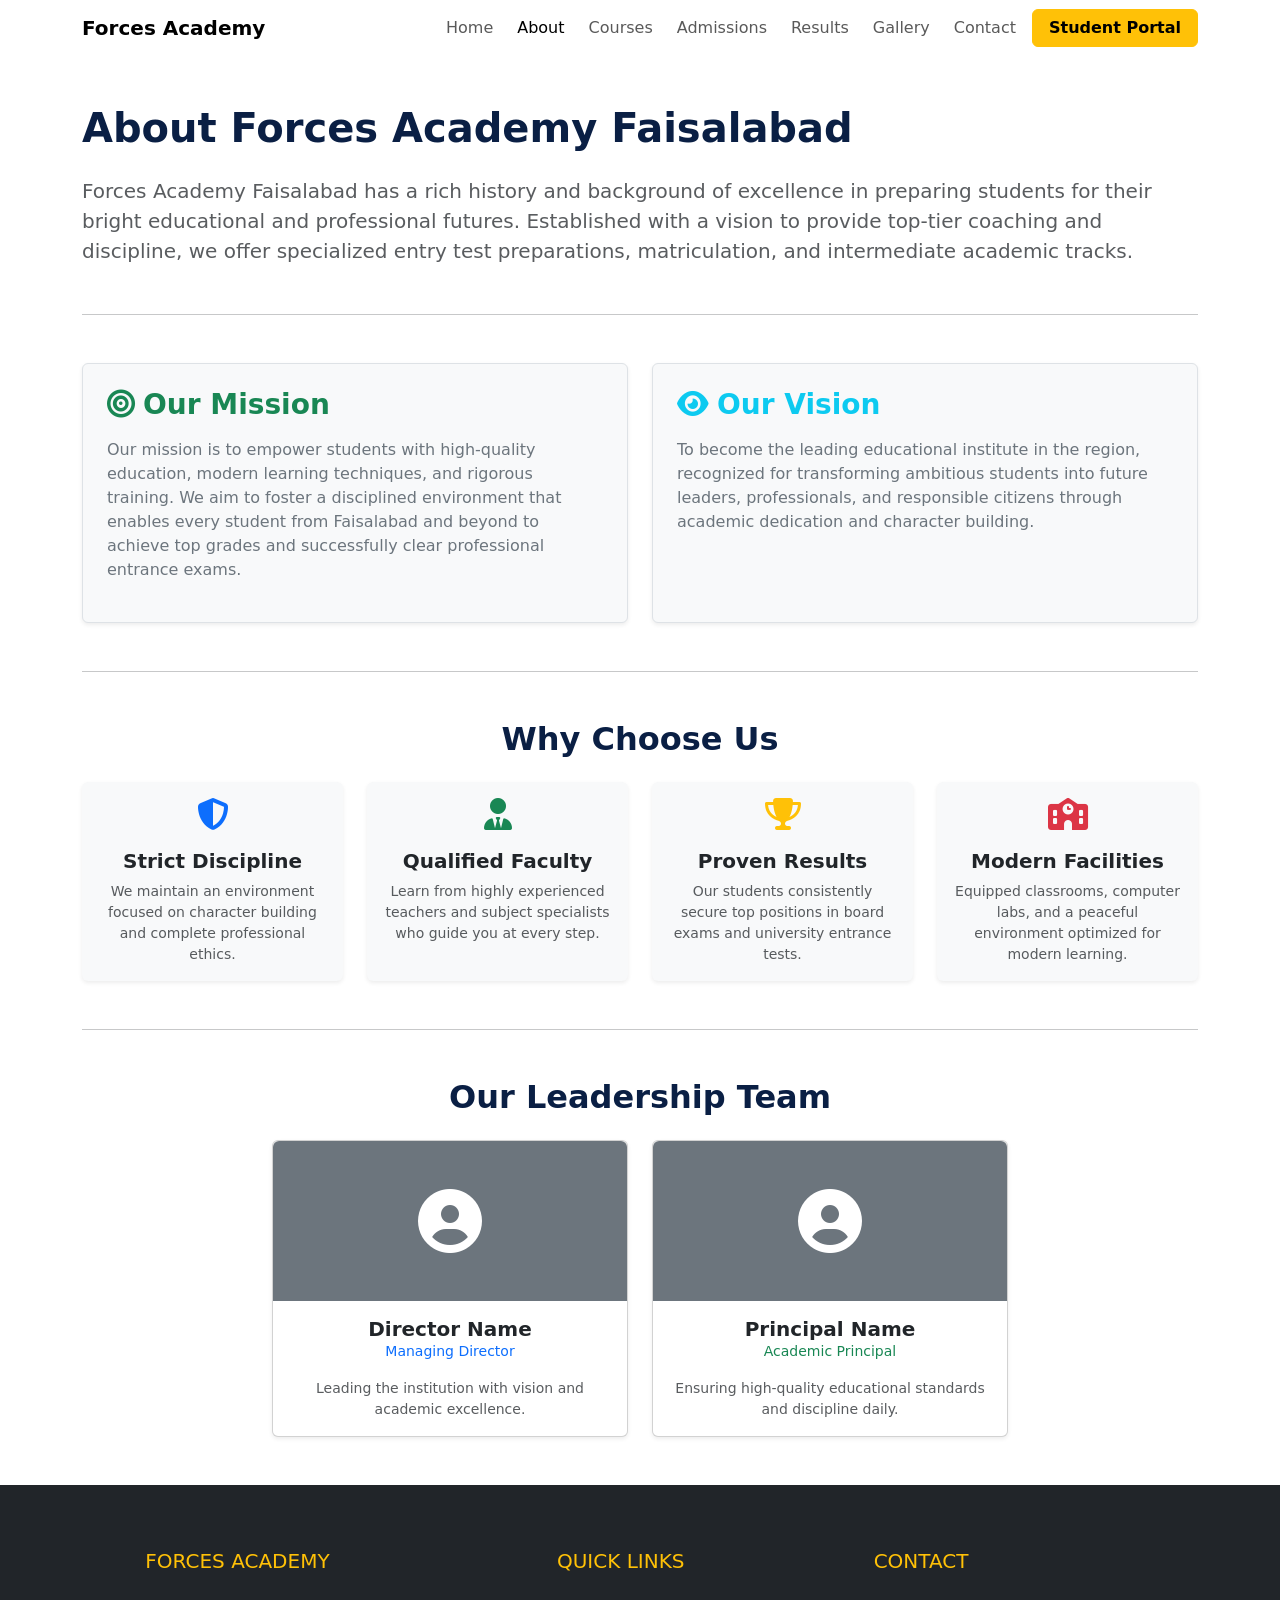
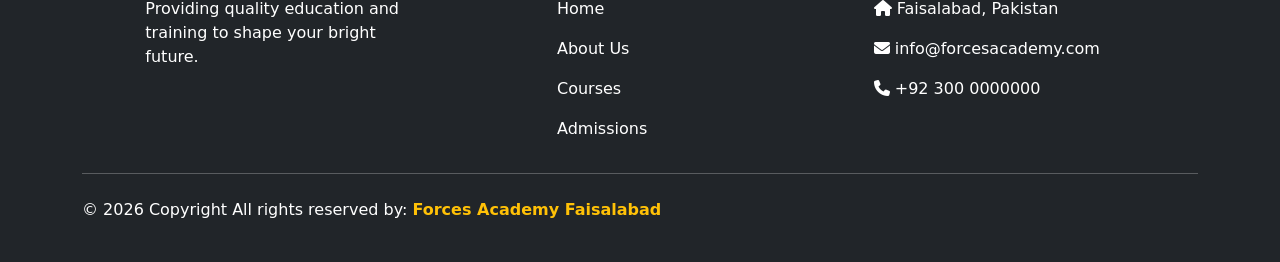
==== about.html @ 891b182b "Week 3 Frontend Task Completed" ====
<!DOCTYPE html>
<html lang="en">
<head>
    <meta charset="UTF-8">
    <meta name="viewport" content="width=device-width, initial-scale=1.0">
    <title>About Us - Forces Academy Faisalabad</title>

    <link href="https://cdn.jsdelivr.net/npm/bootstrap@5.3.0/dist/css/bootstrap.min.css" rel="stylesheet">
    
    <link rel="stylesheet" href="https://cdnjs.cloudflare.com/ajax/libs/font-awesome/6.4.0/css/all.min.css">
    
    <link rel="stylesheet" href="css/style.css">
</head>
<body>

    <nav class="navbar navbar-expand-lg sticky-top" id="mainNav">
        <div class="container">
            <a class="navbar-brand fw-bold" href="index.html">Forces Academy</a>
            <button class="navbar-toggler" type="button" data-bs-toggle="collapse" data-bs-target="#navMenu">
                <span class="navbar-toggler-icon"></span>
            </button>
            <div class="collapse navbar-collapse" id="navMenu">
                <ul class="navbar-nav ms-auto align-items-center gap-lg-2">
                    <li class="nav-item"><a class="nav-link" href="index.html">Home</a></li>
                    <li class="nav-item"><a class="nav-link active" href="about.html">About</a></li>
                    <li class="nav-item"><a class="nav-link" href="courses.html">Courses</a></li>
                    <li class="nav-item"><a class="nav-link" href="admissions.html">Admissions</a></li>
                    <li class="nav-item"><a class="nav-link" href="results.html">Results</a></li>
                    <li class="nav-item"><a class="nav-link" href="gallery.html">Gallery</a></li>
                    <li class="nav-item"><a class="nav-link" href="contact.html">Contact</a></li>
                    <li class="nav-item"><a class="btn btn-warning fw-semibold px-3" href="#">Student Portal</a></li>
                </ul>
            </div>
        </div>
    </nav>

    <main class="container my-5">

        <section class="mb-5 text-center text-md-start">
            <h1 class="fw-bold mb-4" style="color: #0a1f44;">About Forces Academy Faisalabad</h1>
            <p class="lead text-muted">
                Forces Academy Faisalabad has a rich history and background of excellence in preparing students for their bright educational and professional futures. Established with a vision to provide top-tier coaching and discipline, we offer specialized entry test preparations, matriculation, and intermediate academic tracks.
            </p>
        </section>

        <hr class="my-5">

        <section class="mb-5">
            <div class="row g-4">
                <div class="col-md-6">
                    <div class="p-4 border rounded shadow-sm bg-light h-100">
                        <h3 class="fw-bold text-success mb-3"><i class="fas fa-bullseye me-2"></i>Our Mission</h3>
                        <p class="text-secondary">
                            Our mission is to empower students with high-quality education, modern learning techniques, and rigorous training. We aim to foster a disciplined environment that enables every student from Faisalabad and beyond to achieve top grades and successfully clear professional entrance exams.
                        </p>
                    </div>
                </div>
                
                <div class="col-md-6">
                    <div class="p-4 border rounded shadow-sm bg-light h-100">
                        <h3 class="fw-bold text-info mb-3"><i class="fas fa-eye me-2"></i>Our Vision</h3>
                        <p class="text-secondary">
                            To become the leading educational institute in the region, recognized for transforming ambitious students into future leaders, professionals, and responsible citizens through academic dedication and character building.
                        </p>
                    </div>
                </div>
            </div>
        </section>

        <hr class="my-5">

        <section class="mb-5">
            <h2 class="fw-bold text-center mb-4" style="color: #0a1f44;">Why Choose Us</h2>
            <div class="row row-cols-1 row-cols-md-2 row-cols-lg-4 g-4">
                <div class="col">
                    <div class="card h-100 shadow-sm text-center border-0 bg-light">
                        <div class="card-body">
                            <div class="text-primary mb-3"><i class="fas fa-shield-halved fa-2x"></i></div>
                            <h5 class="card-title fw-bold">Strict Discipline</h5>
                            <p class="card-text text-muted small">We maintain an environment focused on character building and complete professional ethics.</p>
                        </div>
                    </div>
                </div>
                <div class="col">
                    <div class="card h-100 shadow-sm text-center border-0 bg-light">
                        <div class="card-body">
                            <div class="text-success mb-3"><i class="fas fa-user-tie fa-2x"></i></div>
                            <h5 class="card-title fw-bold">Qualified Faculty</h5>
                            <p class="card-text text-muted small">Learn from highly experienced teachers and subject specialists who guide you at every step.</p>
                        </div>
                    </div>
                </div>
                <div class="col">
                    <div class="card h-100 shadow-sm text-center border-0 bg-light">
                        <div class="card-body">
                            <div class="text-warning mb-3"><i class="fas fa-trophy fa-2x"></i></div>
                            <h5 class="card-title fw-bold">Proven Results</h5>
                            <p class="card-text text-muted small">Our students consistently secure top positions in board exams and university entrance tests.</p>
                        </div>
                    </div>
                </div>
                <div class="col">
                    <div class="card h-100 shadow-sm text-center border-0 bg-light">
                        <div class="card-body">
                            <div class="text-danger mb-3"><i class="fas fa-school fa-2x"></i></div>
                            <h5 class="card-title fw-bold">Modern Facilities</h5>
                            <p class="card-text text-muted small">Equipped classrooms, computer labs, and a peaceful environment optimized for modern learning.</p>
                        </div>
                    </div>
                </div>
            </div>
        </section>

        <hr class="my-5">

        <section class="mb-5">
            <h2 class="fw-bold text-center mb-4" style="color: #0a1f44;">Our Leadership Team</h2>
            <div class="row row-cols-1 row-cols-md-3 g-4 justify-content-center">
                <div class="col">
                    <div class="card h-100 text-center shadow-sm">
                        <div class="bg-secondary text-white py-5 rounded-top">
                            <i class="fas fa-user-circle fa-4x"></i>
                        </div>
                        <div class="card-body">
                            <h5 class="card-title fw-bold m-0">Director Name</h5>
                            <p class="text-primary small">Managing Director</p>
                            <p class="card-text text-muted small">Leading the institution with vision and academic excellence.</p>
                        </div>
                    </div>
                </div>
                <div class="col">
                    <div class="card h-100 text-center shadow-sm">
                        <div class="bg-secondary text-white py-5 rounded-top">
                            <i class="fas fa-user-circle fa-4x"></i>
                        </div>
                        <div class="card-body">
                            <h5 class="card-title fw-bold m-0">Principal Name</h5>
                            <p class="text-success small">Academic Principal</p>
                            <p class="card-text text-muted small">Ensuring high-quality educational standards and discipline daily.</p>
                        </div>
                    </div>
                </div>
            </div>
        </section>

    </main>

    <footer class="bg-dark text-white pt-5 pb-4">
        <div class="container text-center text-md-start">
            <div class="row">
                <div class="col-md-3 col-lg-3 col-xl-3 mx-auto mt-3">
                    <h5 class="text-uppercase mb-4 font-weight-bold text-warning">Forces Academy</h5>
                    <p>Providing quality education and training to shape your bright future.</p>
                </div>

                <div class="col-md-2 col-lg-2 col-xl-2 mx-auto mt-3">
                    <h5 class="text-uppercase mb-4 font-weight-bold text-warning">Quick Links</h5>
                    <p><a href="index.html" class="text-white" style="text-decoration: none;">Home</a></p>
                    <p><a href="about.html" class="text-white" style="text-decoration: none;">About Us</a></p>
                    <p><a href="courses.html" class="text-white" style="text-decoration: none;">Courses</a></p>
                    <p><a href="admissions.html" class="text-white" style="text-decoration: none;">Admissions</a></p>
                </div>

                <div class="col-md-4 col-lg-3 col-xl-3 mx-auto mt-3">
                    <h5 class="text-uppercase mb-4 font-weight-bold text-warning">Contact</h5>
                    <p><i class="fas fa-home mr-3"></i> Faisalabad, Pakistan</p>
                    <p><i class="fas fa-envelope mr-3"></i> info@forcesacademy.com</p>
                    <p><i class="fas fa-phone mr-3"></i> +92 300 0000000</p>
                </div>
            </div>

            <hr class="mb-4">

            <div class="row align-items-center">
                <div class="col-md-7 col-lg-8">
                    <p>© 2026 Copyright All rights reserved by: 
                        <a href="#" style="text-decoration: none;"><strong class="text-warning">Forces Academy Faisalabad</strong></a>
                    </p>
                </div>
            </div>
        </div>
    </footer>

    <script src="https://cdn.jsdelivr.net/npm/bootstrap@5.3.0/dist/js/bootstrap.bundle.min.js"></script>
    <script src="js/main.js"></script>
</body>
</html>
---- css/style.css ----
/* ==========================================================================
   1. HERO & LANDING LAYOUT (Purana Base Code)
   ========================================================================== */
#hero {
    /* Agar images folder mein hero-bg.jpg nahn hai to ye gradient chalega */
    background-image: linear-gradient(135deg, #0a1f44 0%, #1a3a5b 100%);
    background-size: cover;
    background-position: center;
    min-height: 90vh;
}

.hero-overlay {
    background: rgba(0, 20, 40, 0.65);
    min-height: 90vh;
    display: flex;
    align-items: center;
}


/* ==========================================================================
   2. WEEK 3 PREMIUM GALLERY & CARDS EFFECTS
   ========================================================================== */

/* Cards rounded corners style */
.gallery-card {
    border-radius: 12px !important;
    border: 1px solid #eef2f5 !important;
    box-shadow: 0 4px 6px rgba(0, 0, 0, 0.05);
    transition: box-shadow 0.3s ease;
}

.gallery-card:hover {
    box-shadow: 0 10px 20px rgba(0, 0, 0, 0.12);
}

/* Image Dimension Fix (Symmetry alignment) */
.gallery-img {
    height: 220px;
    object-fit: cover; /* Is se sari images perfect auto-crop hokar clean alignment me ayengi */
    width: 100%;
}

/* Smooth zoom-in scale effect */
.img-hover {
    transition: transform 0.4s ease-in-out;
}

.img-hover:hover {
    transform: scale(1.08);
}
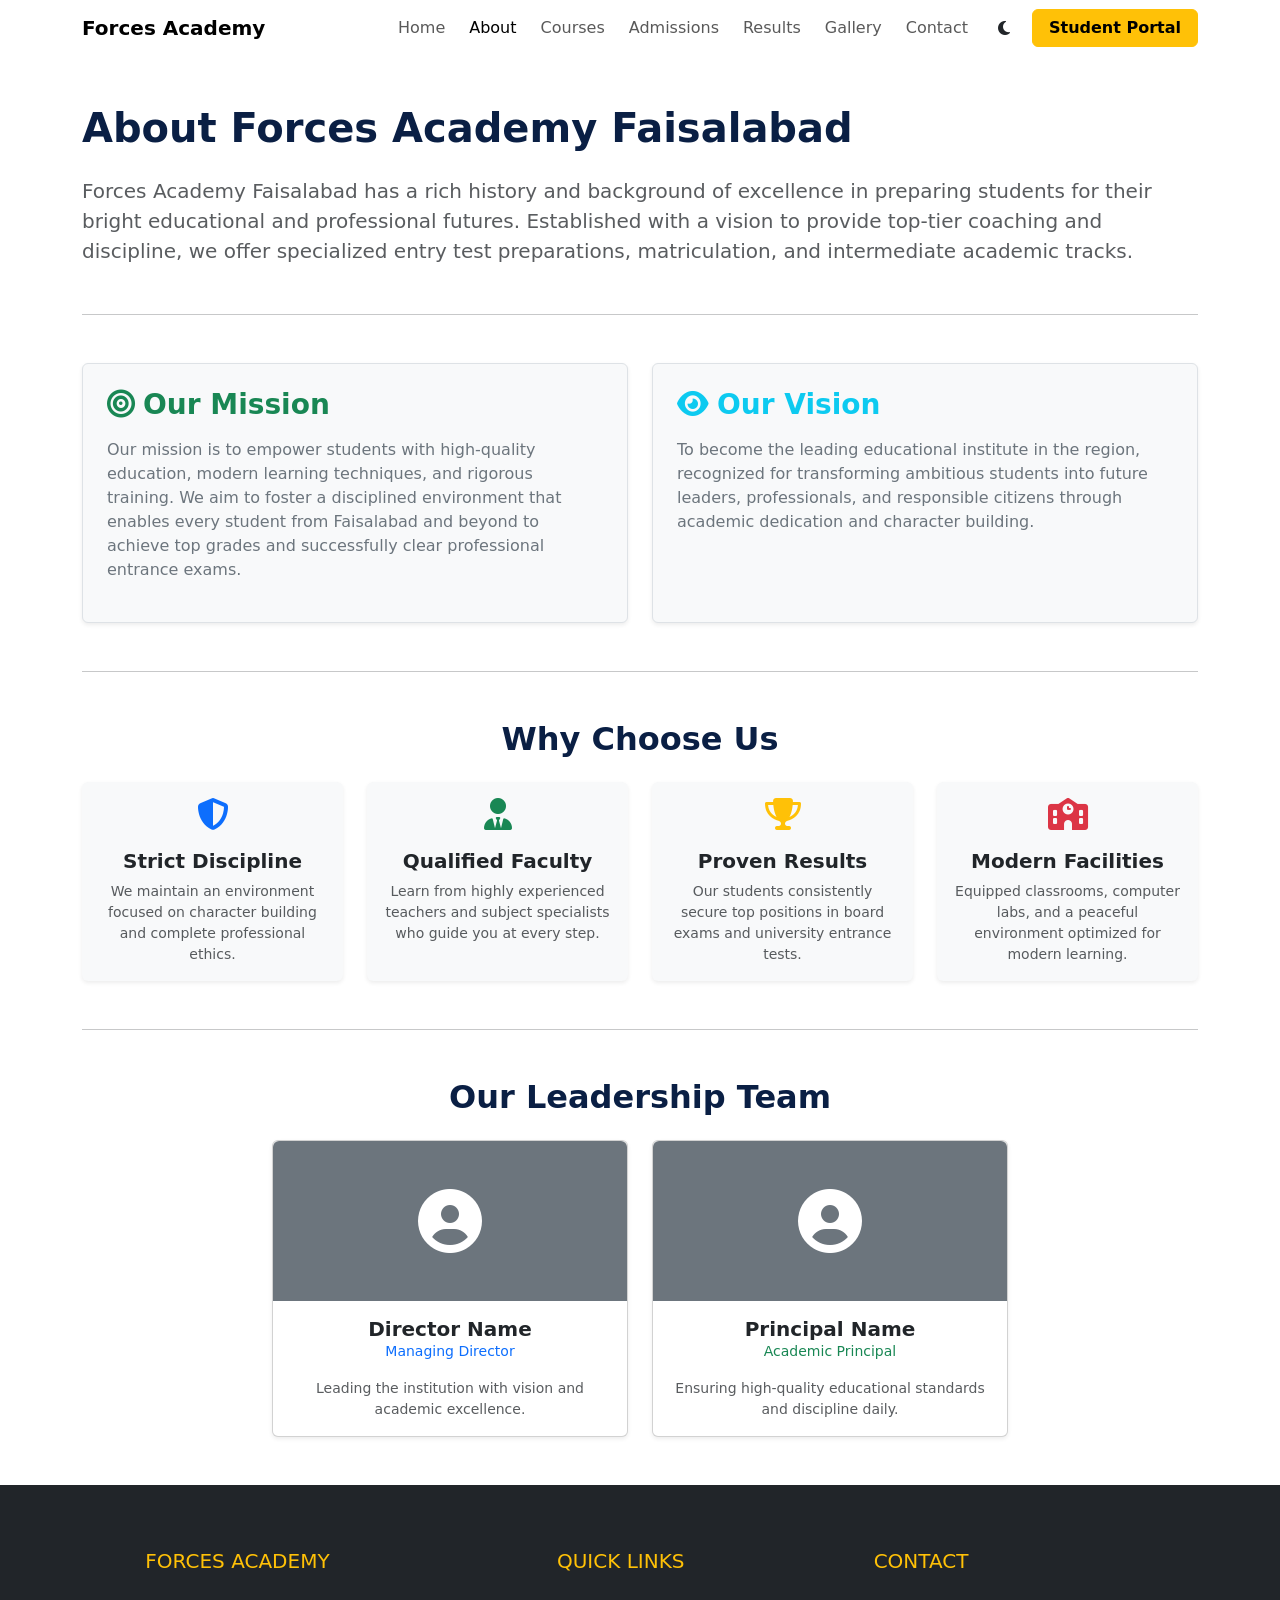
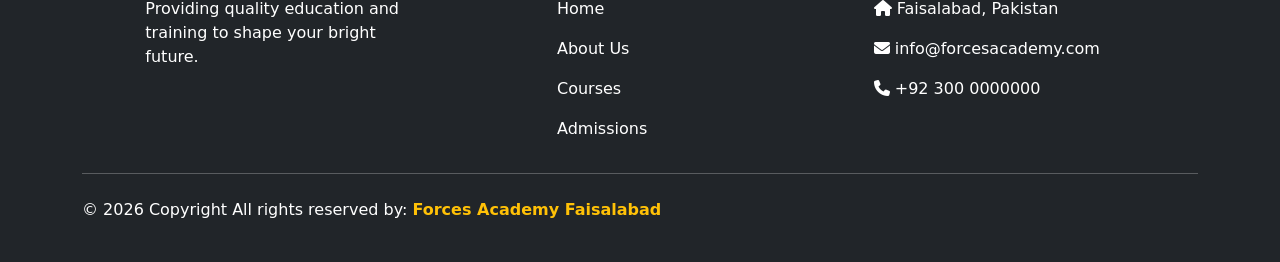
==== commit c2f9b204: "Final update for Week 8 README" ====
--- a/about.html
+++ b/about.html
@@ -28,7 +28,12 @@
                     <li class="nav-item"><a class="nav-link" href="results.html">Results</a></li>
                     <li class="nav-item"><a class="nav-link" href="gallery.html">Gallery</a></li>
                     <li class="nav-item"><a class="nav-link" href="contact.html">Contact</a></li>
-                    <li class="nav-item"><a class="btn btn-warning fw-semibold px-3" href="#">Student Portal</a></li>
+                    <li class="nav-item">
+    <button id="theme-toggle" class="btn btn-outline-warning text-dark border-0 rounded-circle" type="button" title="Toggle Dark/Light Mode">
+        <i id="theme-icon" class="fas fa-moon"></i>
+    </button>
+</li>
+                    <li class="nav-item"><a class="btn btn-warning fw-semibold px-3" href="https://forces-academy-lms.infinityfreeapp.com/">Student Portal</a></li>
                 </ul>
             </div>
         </div>
--- a/css/style.css
+++ b/css/style.css
@@ -47,4 +47,63 @@
 
 .img-hover:hover {
     transform: scale(1.08);
+}/* ================= WEEK 6: DARK MODE STYLES ================= */
+body.dark-theme {
+    background-color: #121212 !important;
+    color: #e0e0e0 !important;
+}
+
+/* Dark mode nav and sections */
+body.dark-theme .navbar {
+    background-color: #1a1a1a !important;
+}
+
+body.dark-theme .nav-link {
+    color: #ffffff !important;
+}
+
+body.dark-theme .bg-light {
+    background-color: #1e1e1e !important;
+}
+
+body.dark-theme .bg-white {
+    background-color: #242424 !important;
+    color: #ffffff !important;
+}
+
+body.dark-theme .text-muted,
+body.dark-theme .text-secondary {
+    color: #b0b0b0 !important;
+}
+
+body.dark-theme h2, 
+body.dark-theme h5 {
+    color: #ffffff !important;
+}
+
+/* Dark Mode Toggle Button */
+#theme-toggle {
+    width: 40px;
+    height: 40px;
+    display: flex;
+    align-items: center;
+    justify-content: center;
+    cursor: pointer;
+    transition: all 0.3s ease;
+}
+
+/* ================= WEEK 6: ANIMATIONS ================= */
+.animate-fade-in {
+    animation: fadeIn 1.2s ease-in-out forwards;
+}
+
+@keyframes fadeIn {
+    from {
+        opacity: 0;
+        transform: translateY(-20px);
+    }
+    to {
+        opacity: 1;
+        transform: translateY(0);
+    }
 }
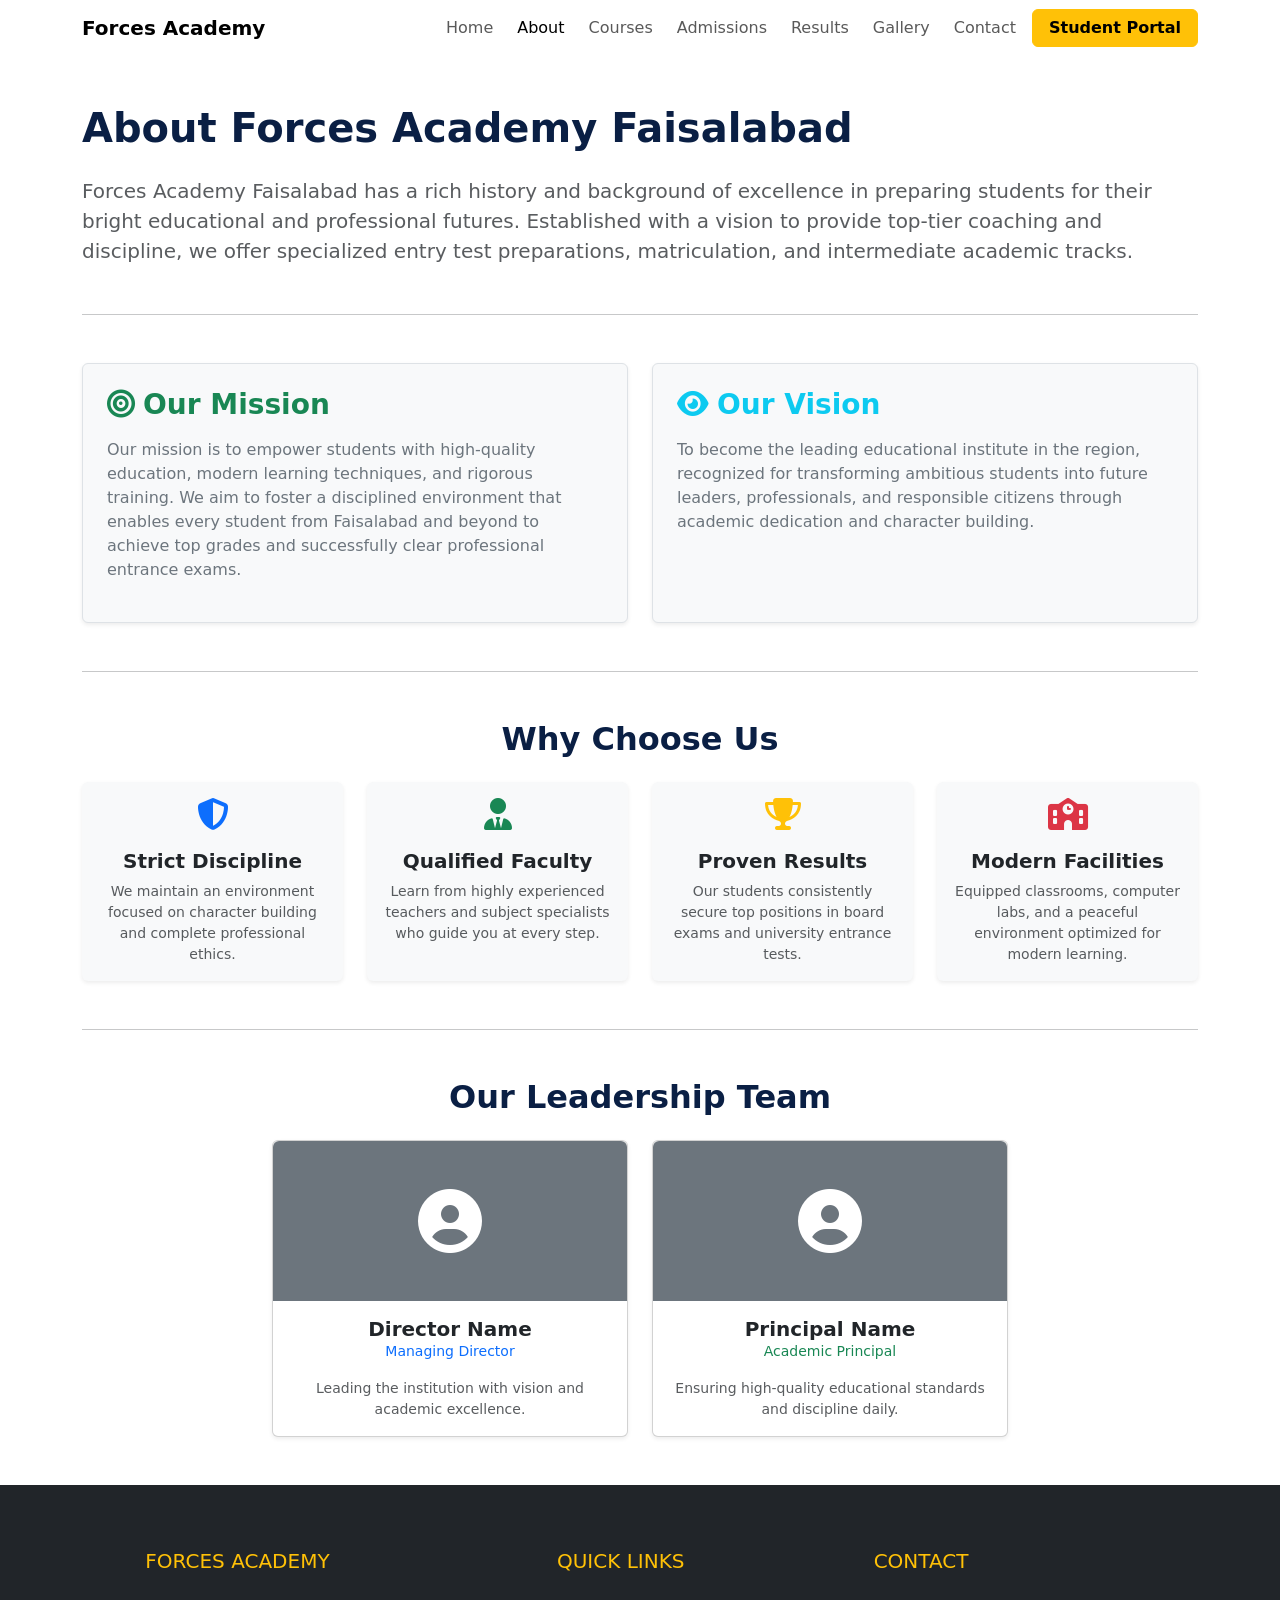
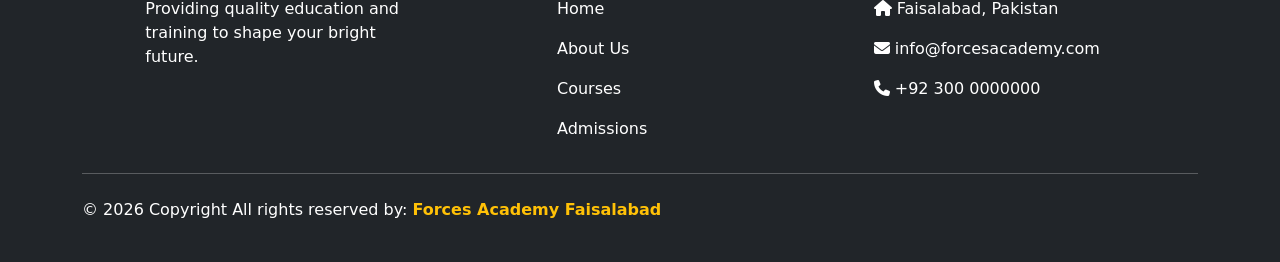
==== commit 31e3f001: "Restore about.html" ====
--- a/about.html
+++ b/about.html
@@ -28,12 +28,7 @@
                     <li class="nav-item"><a class="nav-link" href="results.html">Results</a></li>
                     <li class="nav-item"><a class="nav-link" href="gallery.html">Gallery</a></li>
                     <li class="nav-item"><a class="nav-link" href="contact.html">Contact</a></li>
-                    <li class="nav-item">
-    <button id="theme-toggle" class="btn btn-outline-warning text-dark border-0 rounded-circle" type="button" title="Toggle Dark/Light Mode">
-        <i id="theme-icon" class="fas fa-moon"></i>
-    </button>
-</li>
-                    <li class="nav-item"><a class="btn btn-warning fw-semibold px-3" href="https://forces-academy-lms.infinityfreeapp.com/">Student Portal</a></li>
+                    <li class="nav-item"><a class="btn btn-warning fw-semibold px-3" href="#">Student Portal</a></li>
                 </ul>
             </div>
         </div>
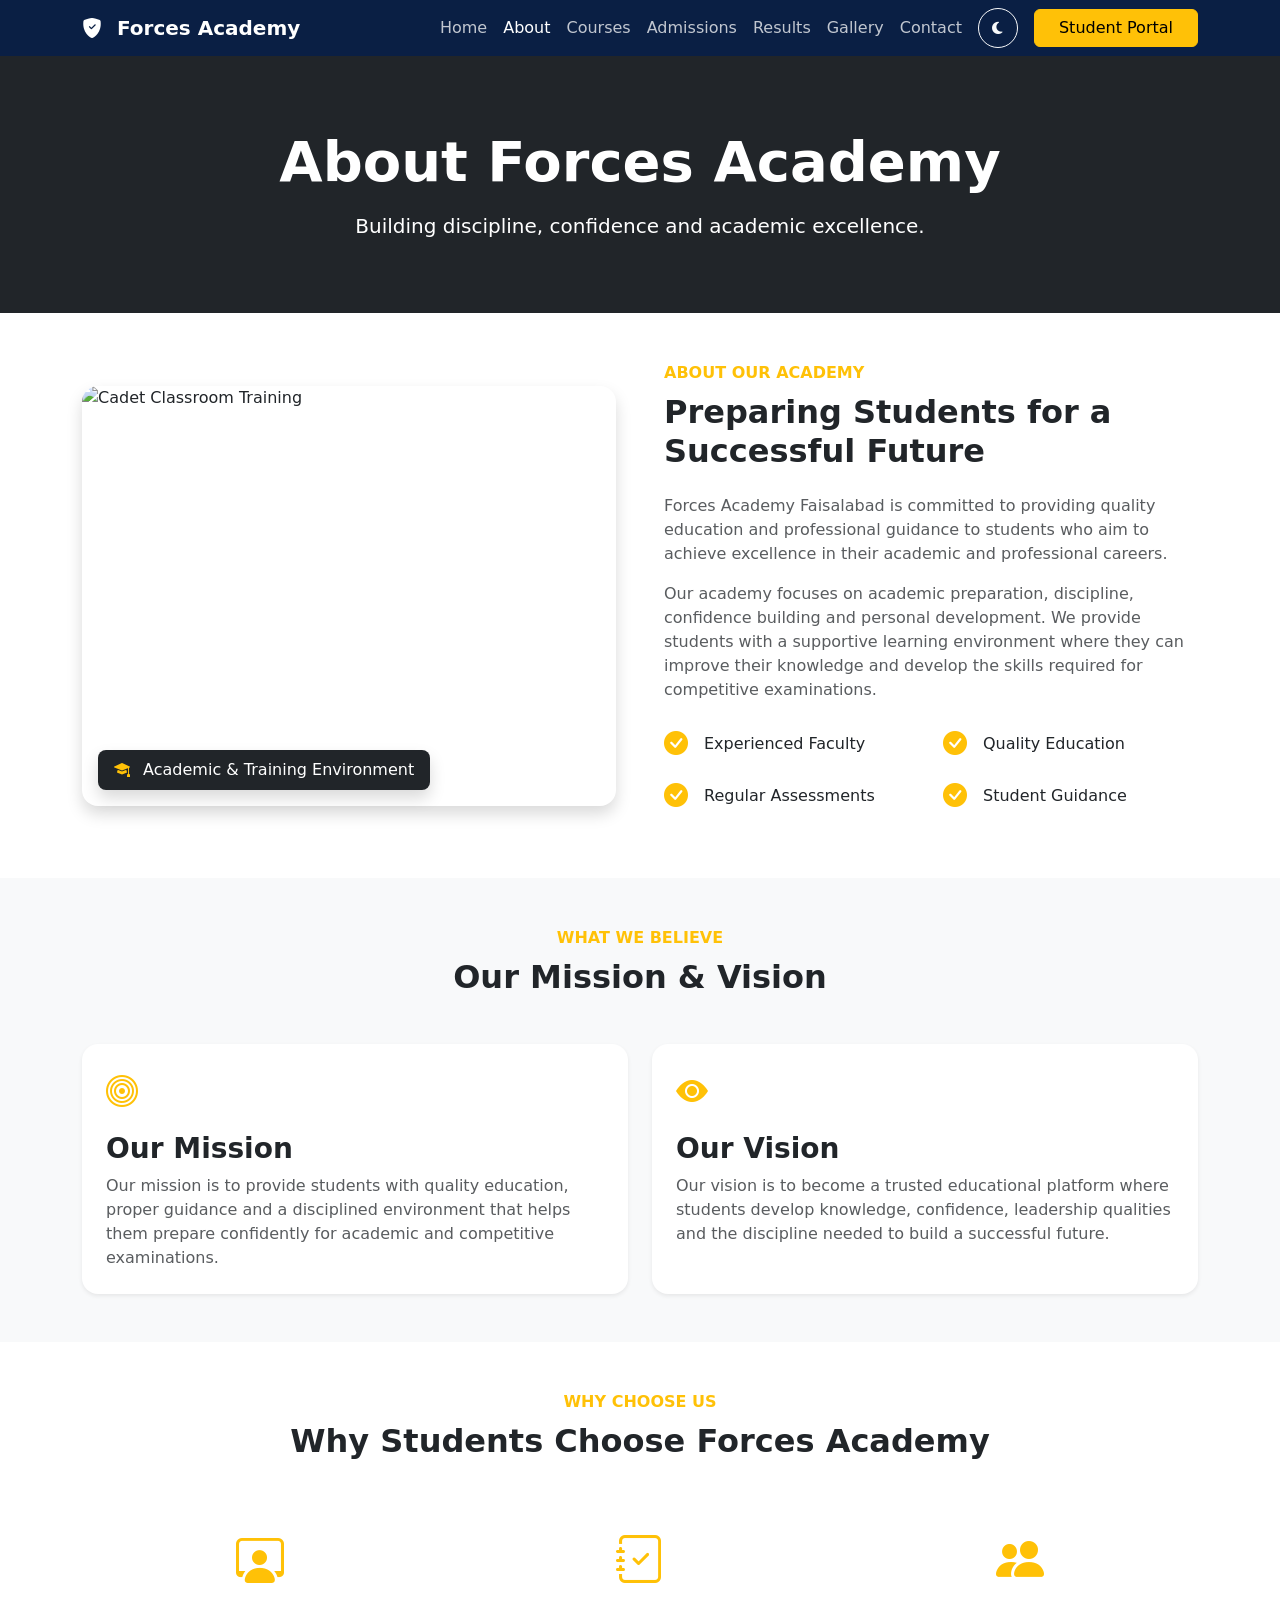
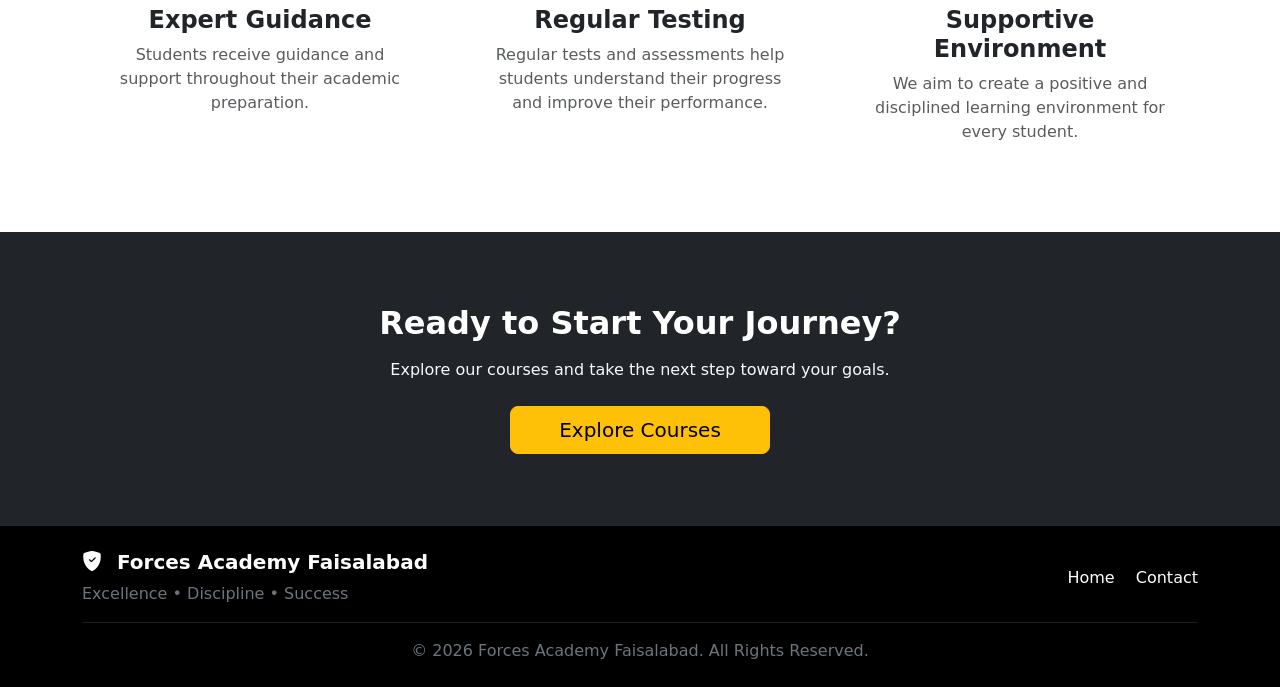
==== commit 4954b444: "Updated website" ====
--- a/about.html
+++ b/about.html
@@ -1,187 +1,812 @@
 <!DOCTYPE html>
 <html lang="en">
+
 <head>
+
     <meta charset="UTF-8">
     <meta name="viewport" content="width=device-width, initial-scale=1.0">
-    <title>About Us - Forces Academy Faisalabad</title>
-
-    <link href="https://cdn.jsdelivr.net/npm/bootstrap@5.3.0/dist/css/bootstrap.min.css" rel="stylesheet">
-    
-    <link rel="stylesheet" href="https://cdnjs.cloudflare.com/ajax/libs/font-awesome/6.4.0/css/all.min.css">
-    
+
+    <title>About Us | Forces Academy Faisalabad</title>
+
+    <!-- ================= BOOTSTRAP CSS ================= -->
+    <link
+        href="https://cdn.jsdelivr.net/npm/bootstrap@5.3.3/dist/css/bootstrap.min.css"
+        rel="stylesheet">
+
+    <!-- ================= BOOTSTRAP ICONS ================= -->
+    <link
+        rel="stylesheet"
+        href="https://cdn.jsdelivr.net/npm/bootstrap-icons@1.11.3/font/bootstrap-icons.min.css">
+
+    <!-- ================= FONT AWESOME ================= -->
+    <link
+        rel="stylesheet"
+        href="https://cdnjs.cloudflare.com/ajax/libs/font-awesome/6.4.0/css/all.min.css">
+
+    <!-- ================= GOOGLE FONT ================= -->
+    <link
+        href="https://fonts.googleapis.com/css2?family=Poppins:wght@300;400;500;600;700;800&display=swap"
+        rel="stylesheet">
+
+    <!-- ================= CUSTOM CSS ================= -->
     <link rel="stylesheet" href="css/style.css">
+
+
+    <!-- =====================================================
+         APPLY SAVED THEME BEFORE PAGE LOAD
+         ===================================================== -->
+    <script>
+        (function () {
+
+            const savedTheme = localStorage.getItem("theme");
+
+            if (savedTheme === "dark") {
+
+                document.documentElement.classList.add("dark-mode");
+
+            }
+
+        })();
+    </script>
+
 </head>
+
+
 <body>
 
-    <nav class="navbar navbar-expand-lg sticky-top" id="mainNav">
-        <div class="container">
-            <a class="navbar-brand fw-bold" href="index.html">Forces Academy</a>
-            <button class="navbar-toggler" type="button" data-bs-toggle="collapse" data-bs-target="#navMenu">
-                <span class="navbar-toggler-icon"></span>
-            </button>
-            <div class="collapse navbar-collapse" id="navMenu">
-                <ul class="navbar-nav ms-auto align-items-center gap-lg-2">
-                    <li class="nav-item"><a class="nav-link" href="index.html">Home</a></li>
-                    <li class="nav-item"><a class="nav-link active" href="about.html">About</a></li>
-                    <li class="nav-item"><a class="nav-link" href="courses.html">Courses</a></li>
-                    <li class="nav-item"><a class="nav-link" href="admissions.html">Admissions</a></li>
-                    <li class="nav-item"><a class="nav-link" href="results.html">Results</a></li>
-                    <li class="nav-item"><a class="nav-link" href="gallery.html">Gallery</a></li>
-                    <li class="nav-item"><a class="nav-link" href="contact.html">Contact</a></li>
-                    <li class="nav-item"><a class="btn btn-warning fw-semibold px-3" href="#">Student Portal</a></li>
-                </ul>
+<!-- =====================================================
+     NAVBAR
+     ===================================================== -->
+
+<nav id="mainNav" class="navbar navbar-expand-lg navbar-dark sticky-top">
+
+    <div class="container">
+
+
+        <!-- ================= LOGO ================= -->
+
+        <a
+            class="navbar-brand fw-bold"
+            href="index.html">
+
+            <i class="bi bi-shield-fill-check me-2"></i>
+
+            Forces Academy
+
+        </a>
+
+
+        <!-- ================= MOBILE MENU BUTTON ================= -->
+
+        <button
+            class="navbar-toggler"
+            type="button"
+            data-bs-toggle="collapse"
+            data-bs-target="#mainNavbar"
+            aria-controls="mainNavbar"
+            aria-expanded="false"
+            aria-label="Toggle navigation">
+
+            <span class="navbar-toggler-icon"></span>
+
+        </button>
+
+
+        <!-- ================= NAVBAR LINKS ================= -->
+
+        <div
+            class="collapse navbar-collapse"
+            id="mainNavbar">
+
+            <ul class="navbar-nav ms-auto align-items-lg-center">
+
+
+                <!-- Home -->
+
+                <li class="nav-item">
+
+                    <a
+                        class="nav-link"
+                        href="index.html">
+
+                        Home
+
+                    </a>
+
+                </li>
+
+
+                <!-- About -->
+
+                <li class="nav-item">
+
+                    <a
+                        class="nav-link active"
+                        href="about.html">
+
+                        About
+
+                    </a>
+
+                </li>
+
+
+                <!-- Courses -->
+
+                <li class="nav-item">
+
+                    <a
+                        class="nav-link"
+                        href="courses.html">
+
+                        Courses
+
+                    </a>
+
+                </li>
+
+
+                <!-- Admissions -->
+
+                <li class="nav-item">
+
+                    <a
+                        class="nav-link"
+                        href="admissions.html">
+
+                        Admissions
+
+                    </a>
+
+                </li>
+
+
+                <!-- Results -->
+
+                <li class="nav-item">
+
+                    <a
+                        class="nav-link"
+                        href="results.html">
+
+                        Results
+
+                    </a>
+
+                </li>
+
+
+                <!-- Gallery -->
+
+                <li class="nav-item">
+
+                    <a
+                        class="nav-link"
+                        href="gallery.html">
+
+                        Gallery
+
+                    </a>
+
+                </li>
+
+
+                <!-- Contact -->
+
+                <li class="nav-item">
+
+                    <a
+                        class="nav-link"
+                        href="contact.html">
+
+                        Contact
+
+                    </a>
+
+                </li>
+
+
+                <!-- =================================================
+                     DARK / LIGHT MODE BUTTON
+                     ================================================= -->
+
+                <li class="nav-item ms-lg-2 mt-2 mt-lg-0">
+
+                    <button
+                        id="theme-toggle"
+                        type="button"
+                        class="btn btn-sm btn-outline-light"
+                        title="Toggle Dark / Light Mode"
+                        aria-label="Toggle Dark / Light Mode">
+
+                        <i
+                            id="theme-icon"
+                            class="fas fa-moon">
+                        </i>
+
+                    </button>
+
+                </li>
+
+
+                <!-- Student Portal -->
+
+                <li class="nav-item ms-lg-3 mt-2 mt-lg-0">
+
+                    <a
+                        href="admissions.html"
+                        class="btn btn-warning px-4">
+
+                        Student Portal
+
+                    </a>
+
+                </li>
+
+            </ul>
+
+        </div>
+
+    </div>
+
+</nav>
+
+
+<!-- =====================================================
+     PAGE HEADER
+     ===================================================== -->
+
+<section class="py-5 bg-dark text-white text-center">
+
+    <div class="container py-4">
+
+        <h1 class="display-4 fw-bold">
+
+            About Forces Academy
+
+        </h1>
+
+        <p class="lead mt-3 mb-0">
+
+            Building discipline, confidence and academic excellence.
+
+        </p>
+
+    </div>
+
+</section>
+
+
+<!-- =====================================================
+     ABOUT SECTION
+     ===================================================== -->
+
+<section class="py-5">
+
+    <div class="container">
+
+        <div class="row align-items-center g-5">
+
+
+            <!-- ================= ONLINE IMAGE ================= -->
+
+            <div class="col-lg-6">
+
+                <div class="about-image position-relative">
+
+                    <img
+                        src="https://www.kskccs.edu.pk/uploads/Academic/Class%202.webp"
+                        alt="Cadet Classroom Training"
+                        class="img-fluid rounded-4 shadow w-100"
+                        style="height: 420px; object-fit: cover;">
+
+                    <!-- Image Badge -->
+
+                    <div
+                        class="position-absolute bottom-0 start-0 m-3 bg-dark text-white px-3 py-2 rounded-3 shadow">
+
+                        <i class="bi bi-mortarboard-fill text-warning me-2"></i>
+
+                        Academic &amp; Training Environment
+
+                    </div>
+
+                </div>
+
             </div>
+
+
+            <!-- ================= CONTENT ================= -->
+
+            <div class="col-lg-6">
+
+                <span class="text-warning fw-semibold">
+
+                    ABOUT OUR ACADEMY
+
+                </span>
+
+
+                <h2 class="fw-bold mt-2 mb-4">
+
+                    Preparing Students for a Successful Future
+
+                </h2>
+
+
+                <p class="text-muted">
+
+                    Forces Academy Faisalabad is committed to providing
+                    quality education and professional guidance to students
+                    who aim to achieve excellence in their academic and
+                    professional careers.
+
+                </p>
+
+
+                <p class="text-muted">
+
+                    Our academy focuses on academic preparation, discipline,
+                    confidence building and personal development. We provide
+                    students with a supportive learning environment where
+                    they can improve their knowledge and develop the skills
+                    required for competitive examinations.
+
+                </p>
+
+
+                <!-- ================= FEATURES ================= -->
+
+                <div class="row mt-4">
+
+
+                    <!-- Feature 1 -->
+
+                    <div class="col-sm-6 mb-3">
+
+                        <div class="d-flex align-items-center">
+
+                            <i class="bi bi-check-circle-fill text-warning fs-4 me-3"></i>
+
+                            <span>
+
+                                Experienced Faculty
+
+                            </span>
+
+                        </div>
+
+                    </div>
+
+
+                    <!-- Feature 2 -->
+
+                    <div class="col-sm-6 mb-3">
+
+                        <div class="d-flex align-items-center">
+
+                            <i class="bi bi-check-circle-fill text-warning fs-4 me-3"></i>
+
+                            <span>
+
+                                Quality Education
+
+                            </span>
+
+                        </div>
+
+                    </div>
+
+
+                    <!-- Feature 3 -->
+
+                    <div class="col-sm-6 mb-3">
+
+                        <div class="d-flex align-items-center">
+
+                            <i class="bi bi-check-circle-fill text-warning fs-4 me-3"></i>
+
+                            <span>
+
+                                Regular Assessments
+
+                            </span>
+
+                        </div>
+
+                    </div>
+
+
+                    <!-- Feature 4 -->
+
+                    <div class="col-sm-6 mb-3">
+
+                        <div class="d-flex align-items-center">
+
+                            <i class="bi bi-check-circle-fill text-warning fs-4 me-3"></i>
+
+                            <span>
+
+                                Student Guidance
+
+                            </span>
+
+                        </div>
+
+                    </div>
+
+                </div>
+
+            </div>
+
         </div>
-    </nav>
-
-    <main class="container my-5">
-
-        <section class="mb-5 text-center text-md-start">
-            <h1 class="fw-bold mb-4" style="color: #0a1f44;">About Forces Academy Faisalabad</h1>
-            <p class="lead text-muted">
-                Forces Academy Faisalabad has a rich history and background of excellence in preparing students for their bright educational and professional futures. Established with a vision to provide top-tier coaching and discipline, we offer specialized entry test preparations, matriculation, and intermediate academic tracks.
-            </p>
-        </section>
-
-        <hr class="my-5">
-
-        <section class="mb-5">
-            <div class="row g-4">
-                <div class="col-md-6">
-                    <div class="p-4 border rounded shadow-sm bg-light h-100">
-                        <h3 class="fw-bold text-success mb-3"><i class="fas fa-bullseye me-2"></i>Our Mission</h3>
-                        <p class="text-secondary">
-                            Our mission is to empower students with high-quality education, modern learning techniques, and rigorous training. We aim to foster a disciplined environment that enables every student from Faisalabad and beyond to achieve top grades and successfully clear professional entrance exams.
-                        </p>
-                    </div>
+
+    </div>
+
+</section>
+
+
+<!-- =====================================================
+     MISSION & VISION
+     ===================================================== -->
+
+<section class="py-5 bg-light">
+
+    <div class="container">
+
+
+        <!-- Heading -->
+
+        <div class="text-center mb-5">
+
+            <span class="text-warning fw-semibold">
+
+                WHAT WE BELIEVE
+
+            </span>
+
+            <h2 class="fw-bold mt-2">
+
+                Our Mission &amp; Vision
+
+            </h2>
+
+        </div>
+
+
+        <div class="row g-4">
+
+
+            <!-- ================= MISSION ================= -->
+
+            <div class="col-md-6">
+
+                <div class="card border-0 shadow-sm rounded-4 h-100 p-4">
+
+                    <div class="icon-box mb-3">
+
+                        <i class="bi bi-bullseye fs-2 text-warning"></i>
+
+                    </div>
+
+
+                    <h3 class="fw-bold">
+
+                        Our Mission
+
+                    </h3>
+
+
+                    <p class="text-muted mb-0">
+
+                        Our mission is to provide students with quality
+                        education, proper guidance and a disciplined
+                        environment that helps them prepare confidently
+                        for academic and competitive examinations.
+
+                    </p>
+
                 </div>
-                
-                <div class="col-md-6">
-                    <div class="p-4 border rounded shadow-sm bg-light h-100">
-                        <h3 class="fw-bold text-info mb-3"><i class="fas fa-eye me-2"></i>Our Vision</h3>
-                        <p class="text-secondary">
-                            To become the leading educational institute in the region, recognized for transforming ambitious students into future leaders, professionals, and responsible citizens through academic dedication and character building.
-                        </p>
-                    </div>
+
+            </div>
+
+
+            <!-- ================= VISION ================= -->
+
+            <div class="col-md-6">
+
+                <div class="card border-0 shadow-sm rounded-4 h-100 p-4">
+
+                    <div class="icon-box mb-3">
+
+                        <i class="bi bi-eye-fill fs-2 text-warning"></i>
+
+                    </div>
+
+
+                    <h3 class="fw-bold">
+
+                        Our Vision
+
+                    </h3>
+
+
+                    <p class="text-muted mb-0">
+
+                        Our vision is to become a trusted educational
+                        platform where students develop knowledge,
+                        confidence, leadership qualities and the discipline
+                        needed to build a successful future.
+
+                    </p>
+
                 </div>
+
             </div>
-        </section>
-
-        <hr class="my-5">
-
-        <section class="mb-5">
-            <h2 class="fw-bold text-center mb-4" style="color: #0a1f44;">Why Choose Us</h2>
-            <div class="row row-cols-1 row-cols-md-2 row-cols-lg-4 g-4">
-                <div class="col">
-                    <div class="card h-100 shadow-sm text-center border-0 bg-light">
-                        <div class="card-body">
-                            <div class="text-primary mb-3"><i class="fas fa-shield-halved fa-2x"></i></div>
-                            <h5 class="card-title fw-bold">Strict Discipline</h5>
-                            <p class="card-text text-muted small">We maintain an environment focused on character building and complete professional ethics.</p>
-                        </div>
-                    </div>
+
+        </div>
+
+    </div>
+
+</section>
+
+
+<!-- =====================================================
+     WHY CHOOSE US
+     ===================================================== -->
+
+<section class="py-5">
+
+    <div class="container">
+
+
+        <div class="text-center mb-5">
+
+            <span class="text-warning fw-semibold">
+
+                WHY CHOOSE US
+
+            </span>
+
+            <h2 class="fw-bold mt-2">
+
+                Why Students Choose Forces Academy
+
+            </h2>
+
+        </div>
+
+
+        <div class="row g-4">
+
+
+            <!-- Feature 1 -->
+
+            <div class="col-md-4">
+
+                <div class="text-center p-4">
+
+                    <div class="mb-3">
+
+                        <i class="bi bi-person-workspace display-5 text-warning"></i>
+
+                    </div>
+
+
+                    <h4 class="fw-bold">
+
+                        Expert Guidance
+
+                    </h4>
+
+
+                    <p class="text-muted">
+
+                        Students receive guidance and support throughout
+                        their academic preparation.
+
+                    </p>
+
                 </div>
-                <div class="col">
-                    <div class="card h-100 shadow-sm text-center border-0 bg-light">
-                        <div class="card-body">
-                            <div class="text-success mb-3"><i class="fas fa-user-tie fa-2x"></i></div>
-                            <h5 class="card-title fw-bold">Qualified Faculty</h5>
-                            <p class="card-text text-muted small">Learn from highly experienced teachers and subject specialists who guide you at every step.</p>
-                        </div>
-                    </div>
+
+            </div>
+
+
+            <!-- Feature 2 -->
+
+            <div class="col-md-4">
+
+                <div class="text-center p-4">
+
+                    <div class="mb-3">
+
+                        <i class="bi bi-journal-check display-5 text-warning"></i>
+
+                    </div>
+
+
+                    <h4 class="fw-bold">
+
+                        Regular Testing
+
+                    </h4>
+
+
+                    <p class="text-muted">
+
+                        Regular tests and assessments help students
+                        understand their progress and improve their
+                        performance.
+
+                    </p>
+
                 </div>
-                <div class="col">
-                    <div class="card h-100 shadow-sm text-center border-0 bg-light">
-                        <div class="card-body">
-                            <div class="text-warning mb-3"><i class="fas fa-trophy fa-2x"></i></div>
-                            <h5 class="card-title fw-bold">Proven Results</h5>
-                            <p class="card-text text-muted small">Our students consistently secure top positions in board exams and university entrance tests.</p>
-                        </div>
-                    </div>
+
+            </div>
+
+
+            <!-- Feature 3 -->
+
+            <div class="col-md-4">
+
+                <div class="text-center p-4">
+
+                    <div class="mb-3">
+
+                        <i class="bi bi-people-fill display-5 text-warning"></i>
+
+                    </div>
+
+
+                    <h4 class="fw-bold">
+
+                        Supportive Environment
+
+                    </h4>
+
+
+                    <p class="text-muted">
+
+                        We aim to create a positive and disciplined
+                        learning environment for every student.
+
+                    </p>
+
                 </div>
-                <div class="col">
-                    <div class="card h-100 shadow-sm text-center border-0 bg-light">
-                        <div class="card-body">
-                            <div class="text-danger mb-3"><i class="fas fa-school fa-2x"></i></div>
-                            <h5 class="card-title fw-bold">Modern Facilities</h5>
-                            <p class="card-text text-muted small">Equipped classrooms, computer labs, and a peaceful environment optimized for modern learning.</p>
-                        </div>
-                    </div>
-                </div>
+
             </div>
-        </section>
-
-        <hr class="my-5">
-
-        <section class="mb-5">
-            <h2 class="fw-bold text-center mb-4" style="color: #0a1f44;">Our Leadership Team</h2>
-            <div class="row row-cols-1 row-cols-md-3 g-4 justify-content-center">
-                <div class="col">
-                    <div class="card h-100 text-center shadow-sm">
-                        <div class="bg-secondary text-white py-5 rounded-top">
-                            <i class="fas fa-user-circle fa-4x"></i>
-                        </div>
-                        <div class="card-body">
-                            <h5 class="card-title fw-bold m-0">Director Name</h5>
-                            <p class="text-primary small">Managing Director</p>
-                            <p class="card-text text-muted small">Leading the institution with vision and academic excellence.</p>
-                        </div>
-                    </div>
-                </div>
-                <div class="col">
-                    <div class="card h-100 text-center shadow-sm">
-                        <div class="bg-secondary text-white py-5 rounded-top">
-                            <i class="fas fa-user-circle fa-4x"></i>
-                        </div>
-                        <div class="card-body">
-                            <h5 class="card-title fw-bold m-0">Principal Name</h5>
-                            <p class="text-success small">Academic Principal</p>
-                            <p class="card-text text-muted small">Ensuring high-quality educational standards and discipline daily.</p>
-                        </div>
-                    </div>
-                </div>
+
+        </div>
+
+    </div>
+
+</section>
+
+
+<!-- =====================================================
+     CTA
+     ===================================================== -->
+
+<section class="py-5 bg-dark text-white text-center">
+
+    <div class="container py-4">
+
+        <h2 class="fw-bold">
+
+            Ready to Start Your Journey?
+
+        </h2>
+
+
+        <p class="text-light mt-3">
+
+            Explore our courses and take the next step toward your goals.
+
+        </p>
+
+
+        <a
+            href="courses.html"
+            class="btn btn-warning btn-lg px-5 mt-2">
+
+            Explore Courses
+
+        </a>
+
+    </div>
+
+</section>
+
+
+<!-- =====================================================
+     FOOTER
+     ===================================================== -->
+
+<footer class="bg-black text-white py-4">
+
+    <div class="container">
+
+        <div class="row align-items-center">
+
+
+            <!-- Academy Info -->
+
+            <div class="col-md-6 text-center text-md-start">
+
+                <h5 class="fw-bold">
+
+                    <i class="bi bi-shield-fill-check me-2"></i>
+
+                    Forces Academy Faisalabad
+
+                </h5>
+
+
+                <p class="text-secondary mb-0">
+
+                    Excellence • Discipline • Success
+
+                </p>
+
             </div>
-        </section>
-
-    </main>
-
-    <footer class="bg-dark text-white pt-5 pb-4">
-        <div class="container text-center text-md-start">
-            <div class="row">
-                <div class="col-md-3 col-lg-3 col-xl-3 mx-auto mt-3">
-                    <h5 class="text-uppercase mb-4 font-weight-bold text-warning">Forces Academy</h5>
-                    <p>Providing quality education and training to shape your bright future.</p>
-                </div>
-
-                <div class="col-md-2 col-lg-2 col-xl-2 mx-auto mt-3">
-                    <h5 class="text-uppercase mb-4 font-weight-bold text-warning">Quick Links</h5>
-                    <p><a href="index.html" class="text-white" style="text-decoration: none;">Home</a></p>
-                    <p><a href="about.html" class="text-white" style="text-decoration: none;">About Us</a></p>
-                    <p><a href="courses.html" class="text-white" style="text-decoration: none;">Courses</a></p>
-                    <p><a href="admissions.html" class="text-white" style="text-decoration: none;">Admissions</a></p>
-                </div>
-
-                <div class="col-md-4 col-lg-3 col-xl-3 mx-auto mt-3">
-                    <h5 class="text-uppercase mb-4 font-weight-bold text-warning">Contact</h5>
-                    <p><i class="fas fa-home mr-3"></i> Faisalabad, Pakistan</p>
-                    <p><i class="fas fa-envelope mr-3"></i> info@forcesacademy.com</p>
-                    <p><i class="fas fa-phone mr-3"></i> +92 300 0000000</p>
-                </div>
+
+
+            <!-- Footer Links -->
+
+            <div class="col-md-6 text-center text-md-end mt-3 mt-md-0">
+
+                <a
+                    href="index.html"
+                    class="text-white text-decoration-none me-3">
+
+                    Home
+
+                </a>
+
+
+                <a
+                    href="contact.html"
+                    class="text-white text-decoration-none">
+
+                    Contact
+
+                </a>
+
             </div>
 
-            <hr class="mb-4">
-
-            <div class="row align-items-center">
-                <div class="col-md-7 col-lg-8">
-                    <p>© 2026 Copyright All rights reserved by: 
-                        <a href="#" style="text-decoration: none;"><strong class="text-warning">Forces Academy Faisalabad</strong></a>
-                    </p>
-                </div>
-            </div>
         </div>
-    </footer>
-
-    <script src="https://cdn.jsdelivr.net/npm/bootstrap@5.3.0/dist/js/bootstrap.bundle.min.js"></script>
-    <script src="js/main.js"></script>
+
+
+        <hr class="border-secondary">
+
+
+        <p class="text-center text-secondary mb-0">
+
+            © 2026 Forces Academy Faisalabad. All Rights Reserved.
+
+        </p>
+
+    </div>
+
+</footer>
+
+
+<!-- =====================================================
+     BOOTSTRAP JS
+     ===================================================== -->
+
+<script
+    src="https://cdn.jsdelivr.net/npm/bootstrap@5.3.3/dist/js/bootstrap.bundle.min.js">
+</script>
+
+
+<!-- =====================================================
+     CUSTOM JS
+     ===================================================== -->
+
+<script src="js/main.js"></script>
+
+
 </body>
+
 </html>
--- a/css/style.css
+++ b/css/style.css
@@ -1,109 +1,770 @@
-/* ==========================================================================
-   1. HERO & LANDING LAYOUT (Purana Base Code)
-   ========================================================================== */
-#hero {
-    /* Agar images folder mein hero-bg.jpg nahn hai to ye gradient chalega */
-    background-image: linear-gradient(135deg, #0a1f44 0%, #1a3a5b 100%);
-    background-size: cover;
-    background-position: center;
-    min-height: 90vh;
-}
-
-.hero-overlay {
-    background: rgba(0, 20, 40, 0.65);
-    min-height: 90vh;
-    display: flex;
-    align-items: center;
-}
-
-
-/* ==========================================================================
-   2. WEEK 3 PREMIUM GALLERY & CARDS EFFECTS
-   ========================================================================== */
-
-/* Cards rounded corners style */
-.gallery-card {
-    border-radius: 12px !important;
-    border: 1px solid #eef2f5 !important;
-    box-shadow: 0 4px 6px rgba(0, 0, 0, 0.05);
-    transition: box-shadow 0.3s ease;
-}
-
-.gallery-card:hover {
-    box-shadow: 0 10px 20px rgba(0, 0, 0, 0.12);
-}
-
-/* Image Dimension Fix (Symmetry alignment) */
-.gallery-img {
-    height: 220px;
-    object-fit: cover; /* Is se sari images perfect auto-crop hokar clean alignment me ayengi */
-    width: 100%;
-}
-
-/* Smooth zoom-in scale effect */
-.img-hover {
-    transition: transform 0.4s ease-in-out;
-}
-
-.img-hover:hover {
-    transform: scale(1.08);
-}/* ================= WEEK 6: DARK MODE STYLES ================= */
-body.dark-theme {
-    background-color: #121212 !important;
-    color: #e0e0e0 !important;
-}
-
-/* Dark mode nav and sections */
-body.dark-theme .navbar {
-    background-color: #1a1a1a !important;
-}
-
-body.dark-theme .nav-link {
+/* =========================================================
+   FORCES ACADEMY FAISALABAD
+   MAIN STYLESHEET
+   ========================================================= */
+
+
+/* =========================================================
+   1. GENERAL
+   ========================================================= */
+
+html {
+    scroll-behavior: smooth;
+}
+
+
+body {
+    margin: 0;
+    padding: 0;
+
+    background-color: #ffffff;
+    color: #212529;
+
+    transition:
+        background-color 0.3s ease,
+        color 0.3s ease;
+}
+
+
+/* Smooth transition */
+
+body,
+section,
+.card,
+footer,
+.navbar,
+.form-control,
+.form-select,
+textarea,
+.bg-light,
+.bg-white {
+    transition:
+        background-color 0.3s ease,
+        color 0.3s ease,
+        border-color 0.3s ease;
+}
+
+
+/* =========================================================
+   2. NAVBAR
+   ========================================================= */
+
+#mainNav {
+
+    background-color: #0a1f44;
+
+    transition:
+        background-color 0.3s ease,
+        box-shadow 0.3s ease;
+}
+
+
+.navbar-brand {
+
     color: #ffffff !important;
-}
-
-body.dark-theme .bg-light {
-    background-color: #1e1e1e !important;
-}
-
-body.dark-theme .bg-white {
-    background-color: #242424 !important;
+
+}
+
+
+.navbar .nav-link {
+
+    color: rgba(255, 255, 255, 0.75) !important;
+
+    transition:
+        color 0.3s ease;
+
+}
+
+
+.navbar .nav-link:hover,
+.navbar .nav-link.active {
+
     color: #ffffff !important;
-}
-
-body.dark-theme .text-muted,
-body.dark-theme .text-secondary {
-    color: #b0b0b0 !important;
-}
-
-body.dark-theme h2, 
-body.dark-theme h5 {
-    color: #ffffff !important;
-}
-
-/* Dark Mode Toggle Button */
+
+}
+
+
+.navbar-toggler {
+
+    border-color:
+        rgba(255, 255, 255, 0.5);
+
+}
+
+
+.navbar-toggler-icon {
+
+    filter:
+        brightness(0)
+        invert(1);
+
+}
+
+
+/* =========================================================
+   3. THEME TOGGLE
+   ========================================================= */
+
 #theme-toggle {
+
     width: 40px;
     height: 40px;
+
     display: flex;
+
     align-items: center;
     justify-content: center;
+
     cursor: pointer;
-    transition: all 0.3s ease;
-}
-
-/* ================= WEEK 6: ANIMATIONS ================= */
+
+    border-radius: 50%;
+
+    transition:
+        background-color 0.3s ease,
+        color 0.3s ease,
+        border-color 0.3s ease,
+        transform 0.3s ease;
+
+}
+
+
+#theme-toggle:hover {
+
+    transform: scale(1.08);
+
+}
+
+
+/* =========================================================
+   4. HERO
+   ========================================================= */
+
+#hero {
+
+    background-image:
+        linear-gradient(
+            135deg,
+            #0a1f44 0%,
+            #1a3a5b 100%
+        );
+
+    background-size: cover;
+
+    background-position: center;
+
+    min-height: 90vh;
+
+}
+
+
+.hero-overlay {
+
+    background:
+        rgba(0, 20, 40, 0.65);
+
+    min-height: 90vh;
+
+    display: flex;
+
+    align-items: center;
+
+}
+
+
+/* =========================================================
+   5. CARDS
+   ========================================================= */
+
+.card {
+
+    transition:
+        background-color 0.3s ease,
+        color 0.3s ease,
+        box-shadow 0.3s ease,
+        transform 0.3s ease;
+
+}
+
+
+.card:hover {
+
+    transform:
+        translateY(-3px);
+
+}
+
+
+/* =========================================================
+   6. GALLERY
+   ========================================================= */
+
+.gallery-card {
+
+    border-radius: 12px !important;
+
+    border:
+        1px solid #eef2f5 !important;
+
+    box-shadow:
+        0 4px 6px
+        rgba(0, 0, 0, 0.05);
+
+    transition:
+        box-shadow 0.3s ease,
+        transform 0.3s ease,
+        background-color 0.3s ease;
+
+}
+
+
+.gallery-card:hover {
+
+    box-shadow:
+        0 10px 20px
+        rgba(0, 0, 0, 0.12);
+
+    transform:
+        translateY(-3px);
+
+}
+
+
+.gallery-img {
+
+    height: 220px;
+
+    object-fit: cover;
+
+    width: 100%;
+
+}
+
+
+.img-hover {
+
+    transition:
+        transform 0.4s ease-in-out;
+
+}
+
+
+.img-hover:hover {
+
+    transform:
+        scale(1.08);
+
+}
+
+
+/* =========================================================
+   7. DARK MODE
+   ========================================================= */
+
+
+/* Main Body */
+
+body.dark-theme {
+
+    background-color:
+        #0f172a !important;
+
+    color:
+        #e5e7eb !important;
+
+}
+
+
+/* All Main Sections */
+
+body.dark-theme section {
+
+    background-color:
+        #0f172a;
+
+    color:
+        #e5e7eb;
+
+}
+
+
+/* Light Sections */
+
+body.dark-theme .bg-light {
+
+    background-color:
+        #111827 !important;
+
+    color:
+        #e5e7eb !important;
+
+}
+
+
+/* White Sections */
+
+body.dark-theme .bg-white {
+
+    background-color:
+        #182233 !important;
+
+    color:
+        #e5e7eb !important;
+
+}
+
+
+/* Dark Sections */
+
+body.dark-theme .bg-dark {
+
+    background-color:
+        #080f1d !important;
+
+    color:
+        #ffffff !important;
+
+}
+
+
+/* Navbar */
+
+body.dark-theme #mainNav {
+
+    background-color:
+        #080f1d !important;
+
+}
+
+
+/* Navbar links */
+
+body.dark-theme .navbar .nav-link {
+
+    color:
+        rgba(255, 255, 255, 0.8) !important;
+
+}
+
+
+body.dark-theme .navbar .nav-link:hover,
+body.dark-theme .navbar .nav-link.active {
+
+    color:
+        #ffffff !important;
+
+}
+
+
+/* Cards */
+
+body.dark-theme .card {
+
+    background-color:
+        #182233 !important;
+
+    color:
+        #e5e7eb !important;
+
+    border-color:
+        #334155 !important;
+
+}
+
+
+/* Card headings */
+
+body.dark-theme .card h1,
+body.dark-theme .card h2,
+body.dark-theme .card h3,
+body.dark-theme .card h4,
+body.dark-theme .card h5,
+body.dark-theme .card h6 {
+
+    color:
+        #ffffff !important;
+
+}
+
+
+/* All headings */
+
+body.dark-theme h1,
+body.dark-theme h2,
+body.dark-theme h3,
+body.dark-theme h4,
+body.dark-theme h5,
+body.dark-theme h6 {
+
+    color:
+        #ffffff !important;
+
+}
+
+
+/* Paragraphs */
+
+body.dark-theme p {
+
+    color:
+        #d1d5db !important;
+
+}
+
+
+/* Text muted */
+
+body.dark-theme .text-muted {
+
+    color:
+        #aeb8c7 !important;
+
+}
+
+
+/* Text secondary */
+
+body.dark-theme .text-secondary {
+
+    color:
+        #cbd5e1 !important;
+
+}
+
+
+/* Text dark */
+
+body.dark-theme .text-dark {
+
+    color:
+        #ffffff !important;
+
+}
+
+
+/* Forms */
+
+body.dark-theme .form-control,
+body.dark-theme .form-select,
+body.dark-theme textarea {
+
+    background-color:
+        #101827 !important;
+
+    color:
+        #ffffff !important;
+
+    border-color:
+        #475569 !important;
+
+}
+
+
+body.dark-theme .form-control:focus,
+body.dark-theme .form-select:focus,
+body.dark-theme textarea:focus {
+
+    background-color:
+        #101827 !important;
+
+    color:
+        #ffffff !important;
+
+    border-color:
+        #fbbf24 !important;
+
+    box-shadow:
+        0 0 0 0.2rem
+        rgba(251, 191, 36, 0.15);
+
+}
+
+
+body.dark-theme .form-control::placeholder,
+body.dark-theme textarea::placeholder {
+
+    color:
+        #94a3b8 !important;
+
+}
+
+
+body.dark-theme .form-label {
+
+    color:
+        #ffffff !important;
+
+}
+
+
+/* Tables */
+
+body.dark-theme .table {
+
+    --bs-table-color:
+        #e5e7eb;
+
+    --bs-table-bg:
+        #182233;
+
+    --bs-table-border-color:
+        #334155;
+
+}
+
+
+body.dark-theme .table-striped
+> tbody
+> tr:nth-of-type(odd)
+> * {
+
+    color:
+        #e5e7eb !important;
+
+}
+
+
+body.dark-theme .table-hover
+> tbody
+> tr:hover
+> * {
+
+    color:
+        #ffffff !important;
+
+}
+
+
+/* Borders */
+
+body.dark-theme .border {
+
+    border-color:
+        #334155 !important;
+
+}
+
+
+/* Gallery */
+
+body.dark-theme .gallery-card {
+
+    background-color:
+        #182233 !important;
+
+    border-color:
+        #334155 !important;
+
+}
+
+
+/* Links */
+
+body.dark-theme a {
+
+    transition:
+        color 0.3s ease;
+
+}
+
+
+/* Footer */
+
+body.dark-theme footer {
+
+    background-color:
+        #070b12 !important;
+
+}
+
+
+/* Footer links */
+
+body.dark-theme footer a {
+
+    color:
+        #ffffff !important;
+
+}
+
+
+/* Theme button */
+
+body.dark-theme #theme-toggle {
+
+    color:
+        #ffffff !important;
+
+    border-color:
+        #ffffff !important;
+
+}
+
+
+body.dark-theme #theme-toggle:hover {
+
+    background-color:
+        #ffffff !important;
+
+    color:
+        #0a1f44 !important;
+
+}
+
+
+/* =========================================================
+   8. ABOUT IMAGE
+   ========================================================= */
+
+.about-image img {
+
+    width: 100%;
+
+    display: block;
+
+}
+
+
+/* =========================================================
+   9. ANIMATIONS
+   ========================================================= */
+
 .animate-fade-in {
-    animation: fadeIn 1.2s ease-in-out forwards;
-}
+
+    animation:
+        fadeIn 1.2s ease-in-out forwards;
+
+}
+
 
 @keyframes fadeIn {
+
     from {
+
         opacity: 0;
-        transform: translateY(-20px);
+
+        transform:
+            translateY(-20px);
+
     }
+
+
     to {
+
         opacity: 1;
-        transform: translateY(0);
+
+        transform:
+            translateY(0);
+
     }
+
+}
+
+
+/* =========================================================
+   10. BACK TO TOP
+   ========================================================= */
+
+#backToTop {
+
+    position: fixed;
+
+    right: 25px;
+
+    bottom: 25px;
+
+    width: 45px;
+
+    height: 45px;
+
+    border-radius: 50%;
+
+    border: none;
+
+    background-color:
+        #0a1f44;
+
+    color:
+        #ffffff;
+
+    display: flex;
+
+    align-items: center;
+
+    justify-content: center;
+
+    z-index: 999;
+
+    cursor: pointer;
+
+    transition:
+        background-color 0.3s ease,
+        transform 0.3s ease;
+
+}
+
+
+#backToTop:hover {
+
+    transform:
+        translateY(-3px);
+
+}
+
+
+body.dark-theme #backToTop {
+
+    background-color:
+        #fbbf24;
+
+    color:
+        #111827;
+
+}
+
+
+/* =========================================================
+   11. RESPONSIVE
+   ========================================================= */
+
+@media (max-width: 768px) {
+
+
+    #hero,
+    .hero-overlay {
+
+        min-height:
+            75vh;
+
+    }
+
+
+    .gallery-img {
+
+        height:
+            200px;
+
+    }
+
+
+    #backToTop {
+
+        right:
+            15px;
+
+        bottom:
+            15px;
+
+    }
+
+
+    #theme-toggle {
+
+        margin-top:
+            8px;
+
+        margin-bottom:
+            8px;
+
+    }
+
 }
